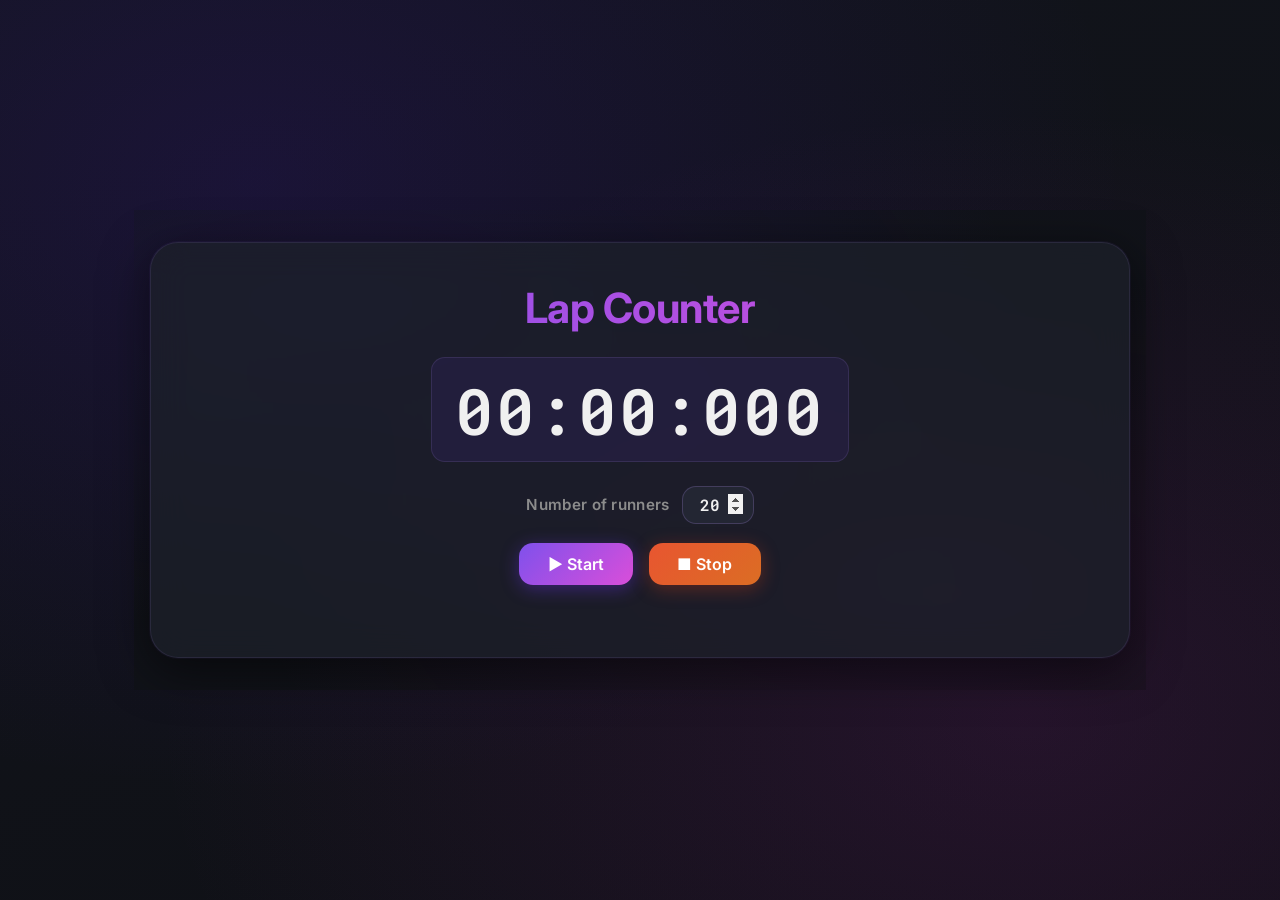
==== index.html @ 22238483 "initial" ====
<!DOCTYPE html>
<html lang="en">
<head>
  <meta charset="UTF-8" />
  <meta name="viewport" content="width=device-width, initial-scale=1.0" />
  <title>Lap Counter</title>
  <meta name="description" content="A premium lap counter with mm:ss:ms timer and 20 numbered lap tags." />
  <link rel="preconnect" href="https://fonts.googleapis.com" />
  <link rel="preconnect" href="https://fonts.gstatic.com" crossorigin />
  <link href="https://fonts.googleapis.com/css2?family=Inter:wght@400;600;700&family=Roboto+Mono:wght@400;600&display=swap" rel="stylesheet" />
  <link rel="stylesheet" href="style.css" />
  <!-- SheetJS for Excel export -->
  <script src="https://cdn.sheetjs.com/xlsx-0.20.2/package/dist/xlsx.full.min.js"></script>
</head>
<body>
  <main class="container">

    <h1>Lap Counter</h1>
    <div class="counter-display" id="counter">00:00:000</div>

    <div class="tag-setup">
      <label for="tagCount">Number of runners</label>
      <input type="number" id="tagCount" min="1" max="100" value="20" />
    </div>

    <div class="controls">
      <button class="btn start-btn" id="startBtn">▶ Start</button>
      <button class="btn stop-btn"  id="stopBtn">■ Stop</button>
      <button class="btn download-btn" id="downloadBtn">↓ Download Excel</button>
    </div>

    <section class="laps" id="lapsSection" hidden>
      <div class="lap-buttons" id="lapButtons"></div>
    </section>
  </main>
  <script src="script.js"></script>
</body>
</html>
---- style.css ----
/* ── Design tokens ── */
:root {
  --bg-deep:    hsl(224, 20%, 8%);
  --bg-card:    hsla(224, 18%, 14%, 0.75);
  --accent:     hsl(258, 80%, 62%);
  --accent-alt: hsl(300, 65%, 58%);
  --danger:     hsl(12, 80%, 55%);
  --danger-alt: hsl(24, 72%, 50%);
  --text:       hsl(0, 0%, 94%);
  --text-muted: hsl(0, 0%, 55%);
  --radius:     14px;
  --ease:       0.25s cubic-bezier(.4,0,.2,1);
}

/* ── Reset / base ── */
*, *::before, *::after { box-sizing: border-box; margin: 0; padding: 0; }

html, body {
  min-height: 100%;
  font-family: 'Inter', system-ui, sans-serif;
  background:
    radial-gradient(ellipse at 20% 20%, hsla(258,80%,40%,0.18) 0%, transparent 60%),
    radial-gradient(ellipse at 80% 80%, hsla(300,65%,40%,0.14) 0%, transparent 60%),
    linear-gradient(160deg, hsl(224,22%,9%) 0%, hsl(228,18%,7%) 100%);
  color: var(--text);
  display: flex;
  align-items: center;
  justify-content: center;
  padding: 2rem 1rem;
}

/* ── Card ── */
.container {
  background: var(--bg-card);
  border: 1px solid hsla(258,60%,70%,0.12);
  border-radius: calc(var(--radius) * 2);
  backdrop-filter: blur(18px);
  box-shadow: 0 12px 48px rgba(0,0,0,0.55), 0 0 0 1px hsla(258,60%,60%,0.08);
  padding: 2.5rem 2rem;
  width: min(980px, 96vw);
  text-align: center;
}

/* ── Title ── */
h1 {
  font-size: clamp(1.8rem, 4vw, 2.6rem);
  font-weight: 700;
  letter-spacing: -0.5px;
  background: linear-gradient(90deg, var(--accent), var(--accent-alt));
  -webkit-background-clip: text;
  -webkit-text-fill-color: transparent;
  background-clip: text;
  margin-bottom: 1.5rem;
}

/* ── Timer display ── */
.counter-display {
  font-family: 'Roboto Mono', monospace;
  font-size: clamp(2.4rem, 7vw, 4rem);
  font-weight: 600;
  letter-spacing: 0.05em;
  color: var(--text);
  background: hsla(258,50%,30%,0.25);
  border: 1px solid hsla(258,60%,70%,0.15);
  border-radius: var(--radius);
  padding: 0.6rem 1.4rem;
  display: inline-block;
  margin-bottom: 1.5rem;
  min-width: 14rem;
  text-align: center;
}

/* ── Tag count setup ── */
.tag-setup {
  display: flex;
  align-items: center;
  justify-content: center;
  gap: 0.75rem;
  margin-bottom: 1.2rem;
}
.tag-setup label {
  font-size: 0.95rem;
  font-weight: 600;
  color: var(--text-muted);
  letter-spacing: 0.02em;
}
.tag-setup input[type="number"] {
  width: 72px;
  padding: 0.45rem 0.6rem;
  background: hsla(224,18%,18%,0.8);
  border: 1px solid hsla(258,60%,70%,0.25);
  border-radius: var(--radius);
  color: var(--text);
  font-family: 'Roboto Mono', monospace;
  font-size: 1rem;
  font-weight: 600;
  text-align: center;
  outline: none;
  transition: border-color var(--ease);
  -moz-appearance: textfield;
}
.tag-setup input[type="number"]::-webkit-inner-spin-button,
.tag-setup input[type="number"]::-webkit-outer-spin-button { opacity: 1; }
.tag-setup input[type="number"]:focus {
  border-color: var(--accent);
  box-shadow: 0 0 0 3px hsla(258,80%,60%,0.2);
}
.tag-setup input[type="number"]:disabled {
  opacity: 0.45;
  cursor: not-allowed;
}

/* ── Controls row ── */
.controls {
  display: flex;
  gap: 1rem;
  justify-content: center;
  margin-bottom: 2rem;
  flex-wrap: wrap;
}

/* ── Shared button ── */
.btn {
  cursor: pointer;
  border: none;
  border-radius: var(--radius);
  padding: 0.7rem 1.8rem;
  font-size: 1rem;
  font-weight: 600;
  font-family: inherit;
  color: #fff;
  transition: transform var(--ease), box-shadow var(--ease), filter var(--ease);
}
.btn:hover  { transform: translateY(-3px); filter: brightness(1.1); }
.btn:active { transform: translateY(0);    filter: brightness(0.9); }

.start-btn {
  background: linear-gradient(135deg, var(--accent), var(--accent-alt));
  box-shadow: 0 4px 18px hsla(258,80%,55%,0.4);
}
.stop-btn {
  background: linear-gradient(135deg, var(--danger), var(--danger-alt));
  box-shadow: 0 4px 18px hsla(12,80%,45%,0.35);
}
.download-btn {
  background: linear-gradient(135deg, hsl(145,65%,38%), hsl(160,60%,34%));
  box-shadow: 0 4px 18px hsla(145,65%,30%,0.4);
  display: none;           /* hidden by default */
  align-items: center;
  gap: 0.4rem;
}
.download-btn.show {
  display: flex;
  animation: fadeIn 0.3s ease;
}
@keyframes fadeIn {
  from { opacity: 0; transform: translateY(4px); }
  to   { opacity: 1; transform: translateY(0); }
}
/* Start → Restart visual shift */
.start-btn.restart {
  background: linear-gradient(135deg, hsl(198,80%,45%), hsl(220,75%,52%));
  box-shadow: 0 4px 18px hsla(198,80%,40%,0.4);
}

/* ── Lap grid — 5 columns, compact ── */
.lap-buttons {
  display: grid;
  grid-template-columns: repeat(5, 1fr);
  gap: 0.6rem;
}

/* ── Individual lap tag card ── */
.lap-item {
  background: hsla(224,18%,18%,0.65);
  border: 1px solid hsla(258,50%,60%,0.12);
  border-radius: var(--radius);
  padding: 0.5rem 0.4rem 0.5rem;
  display: flex;
  flex-direction: column;
  align-items: center;
  gap: 0.35rem;
  position: relative;     /* anchor for undo button */
  transition: box-shadow var(--ease);
}
.lap-item:hover { box-shadow: 0 0 0 2px hsla(258,80%,65%,0.3); }

/* ── Numbered lap button ── */
.lap-btn {
  width: 42px;
  height: 42px;
  padding: 0;
  font-size: 0.95rem;
  border-radius: 50%;
  background: linear-gradient(135deg, var(--accent), var(--accent-alt));
  box-shadow: 0 2px 10px hsla(258,80%,50%,0.35);
  flex-shrink: 0;
}

/* ── Lap time list — shows ~2 rows, auto-scrolls ── */
.lap-list {
  width: 100%;
  max-height: 3rem;       /* ~2 lap rows visible */
  overflow-y: auto;
  display: flex;
  flex-direction: column;
  gap: 0.2rem;
  scrollbar-width: thin;
  scrollbar-color: hsla(258,60%,60%,0.4) transparent;
}
.lap-list::-webkit-scrollbar { width: 4px; }
.lap-list::-webkit-scrollbar-thumb {
  background: hsla(258,60%,60%,0.4);
  border-radius: 99px;
}
.lap-list span {
  display: block;
  background: hsla(258,40%,20%,0.5);
  border-radius: 6px;
  padding: 0.15rem 0.35rem;
  font-family: 'Roboto Mono', monospace;
  font-size: 0.68rem;
  color: hsl(258,60%,85%);
  text-align: left;
  white-space: nowrap;
  overflow: hidden;
  text-overflow: ellipsis;
  flex-shrink: 0;
}

/* ── + Add runner card ── */
.add-card {
  background: transparent;
  border: 2px dashed hsla(258,60%,65%,0.35);
  justify-content: center;
  cursor: default;
  transition: border-color var(--ease), background var(--ease);
}
.add-card:hover {
  border-color: hsla(258,80%,70%,0.7);
  background: hsla(258,40%,20%,0.2);
  box-shadow: none;
}
.add-btn {
  width: 42px;
  height: 42px;
  padding: 0;
  font-size: 1.5rem;
  line-height: 1;
  border-radius: 50%;
  background: transparent;
  box-shadow: none;
  color: hsla(258,70%,75%,0.85);
  border: 2px solid hsla(258,60%,65%,0.5);
  transition: background var(--ease), color var(--ease), border-color var(--ease), transform var(--ease);
}
.add-btn:hover {
  background: hsla(258,70%,55%,0.9);
  color: #fff;
  border-color: transparent;
  transform: scale(1.12);
  filter: none;
}

/* ── ↩ Undo last lap button — top-right corner ── */
.undo-btn {
  position: absolute;
  top: 5px;
  right: 5px;
  width: 20px;
  height: 20px;
  padding: 0;
  font-size: 0.7rem;
  line-height: 1;
  border-radius: 50%;
  background: transparent;
  box-shadow: none;
  color: hsla(12,70%,65%,0.75);
  border: 1.5px solid hsla(12,60%,55%,0.35);
  transition: background var(--ease), color var(--ease),
              border-color var(--ease), transform var(--ease), opacity var(--ease);
}
.undo-btn:hover:not(:disabled) {
  background: hsla(12,80%,50%,0.85);
  color: #fff;
  border-color: transparent;
  transform: scale(1.15);
  filter: none;
}
.undo-btn:disabled {
  opacity: 0.18;
  cursor: not-allowed;
  transform: none;
}
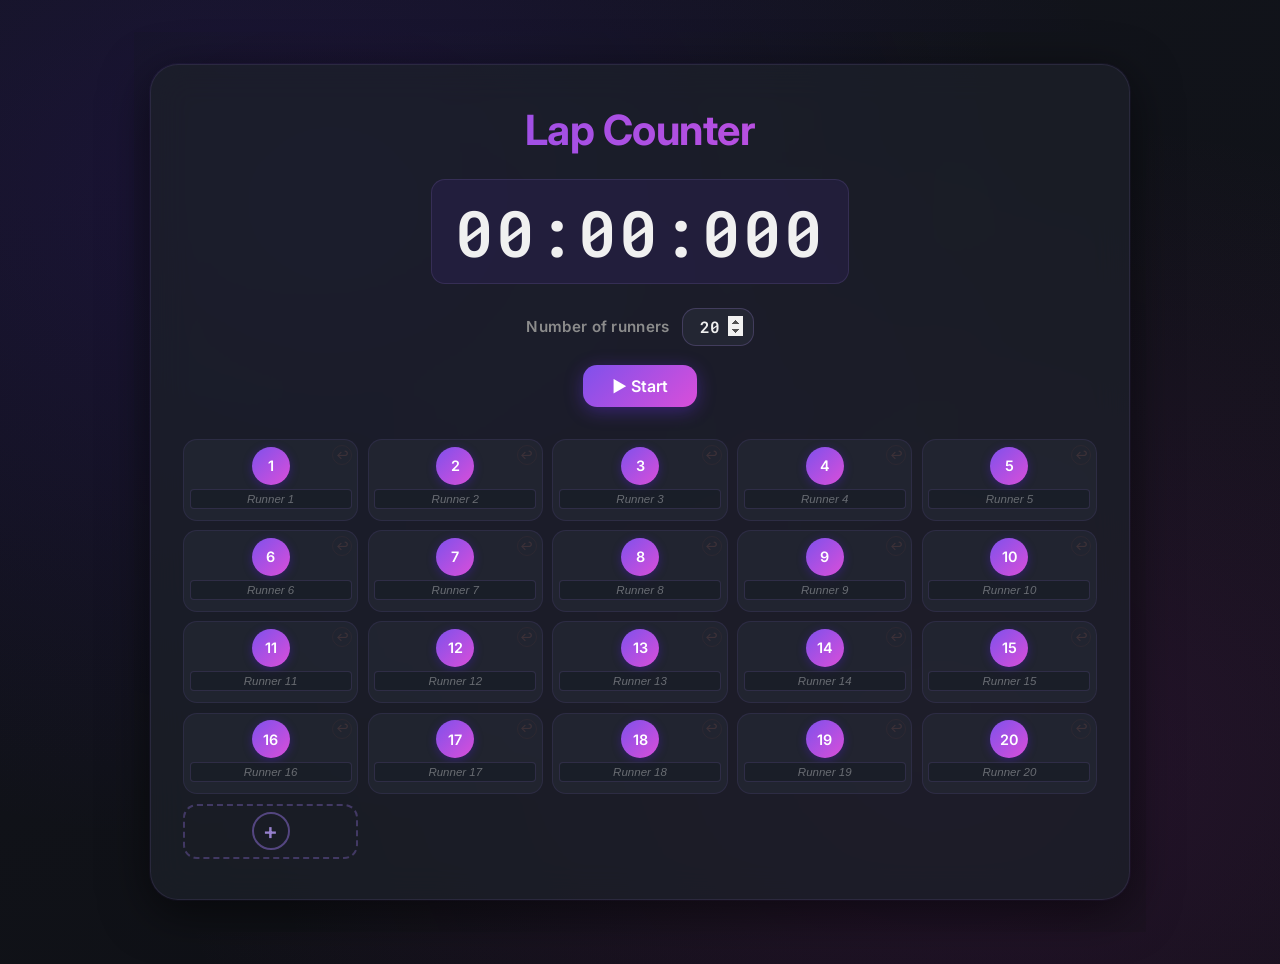
==== commit d86442b8: "added name feature, total time" ====
--- a/index.html
+++ b/index.html
@@ -25,11 +25,11 @@
 
     <div class="controls">
       <button class="btn start-btn" id="startBtn">▶ Start</button>
-      <button class="btn stop-btn"  id="stopBtn">■ Stop</button>
+      <button class="btn stop-btn"  id="stopBtn" hidden>■ Stop</button>
       <button class="btn download-btn" id="downloadBtn">↓ Download Excel</button>
     </div>
 
-    <section class="laps" id="lapsSection" hidden>
+    <section class="laps" id="lapsSection">
       <div class="lap-buttons" id="lapButtons"></div>
     </section>
   </main>
--- a/style.css
+++ b/style.css
@@ -175,11 +175,11 @@
   background: hsla(224,18%,18%,0.65);
   border: 1px solid hsla(258,50%,60%,0.12);
   border-radius: var(--radius);
-  padding: 0.5rem 0.4rem 0.5rem;
+  padding: 0.4rem 0.35rem 0.45rem;
   display: flex;
   flex-direction: column;
   align-items: center;
-  gap: 0.35rem;
+  gap: 0.25rem;
   position: relative;     /* anchor for undo button */
   transition: box-shadow var(--ease);
 }
@@ -187,24 +187,49 @@
 
 /* ── Numbered lap button ── */
 .lap-btn {
-  width: 42px;
-  height: 42px;
+  width: 38px;
+  height: 38px;
   padding: 0;
-  font-size: 0.95rem;
+  font-size: 0.9rem;
   border-radius: 50%;
   background: linear-gradient(135deg, var(--accent), var(--accent-alt));
   box-shadow: 0 2px 10px hsla(258,80%,50%,0.35);
   flex-shrink: 0;
 }
 
+/* ── Runner Name Input ── */
+.runner-name-input {
+  width: 100%;
+  height: 20px;
+  padding: 0 4px;
+  font-size: 0.72rem;
+  font-weight: 500;
+  text-align: center;
+  color: hsl(0, 0%, 95%);
+  background: hsla(224, 20%, 12%, 0.65);
+  border: 1px solid hsla(258, 40%, 60%, 0.2);
+  border-radius: 4px;
+  outline: none;
+  transition: border-color var(--ease), background var(--ease);
+  box-sizing: border-box;
+}
+.runner-name-input:focus {
+  border-color: hsla(258, 80%, 65%, 0.7);
+  background: hsla(224, 20%, 15%, 0.95);
+}
+.runner-name-input::placeholder {
+  color: hsla(0, 0%, 100%, 0.35);
+  font-style: italic;
+}
+
 /* ── Lap time list — shows ~2 rows, auto-scrolls ── */
 .lap-list {
   width: 100%;
-  max-height: 3rem;       /* ~2 lap rows visible */
+  max-height: 2.8rem;       /* ~2 lap rows visible */
   overflow-y: auto;
   display: flex;
   flex-direction: column;
-  gap: 0.2rem;
+  gap: 0.18rem;
   scrollbar-width: thin;
   scrollbar-color: hsla(258,60%,60%,0.4) transparent;
 }
@@ -242,10 +267,10 @@
   box-shadow: none;
 }
 .add-btn {
-  width: 42px;
-  height: 42px;
+  width: 38px;
+  height: 38px;
   padding: 0;
-  font-size: 1.5rem;
+  font-size: 1.4rem;
   line-height: 1;
   border-radius: 50%;
   background: transparent;
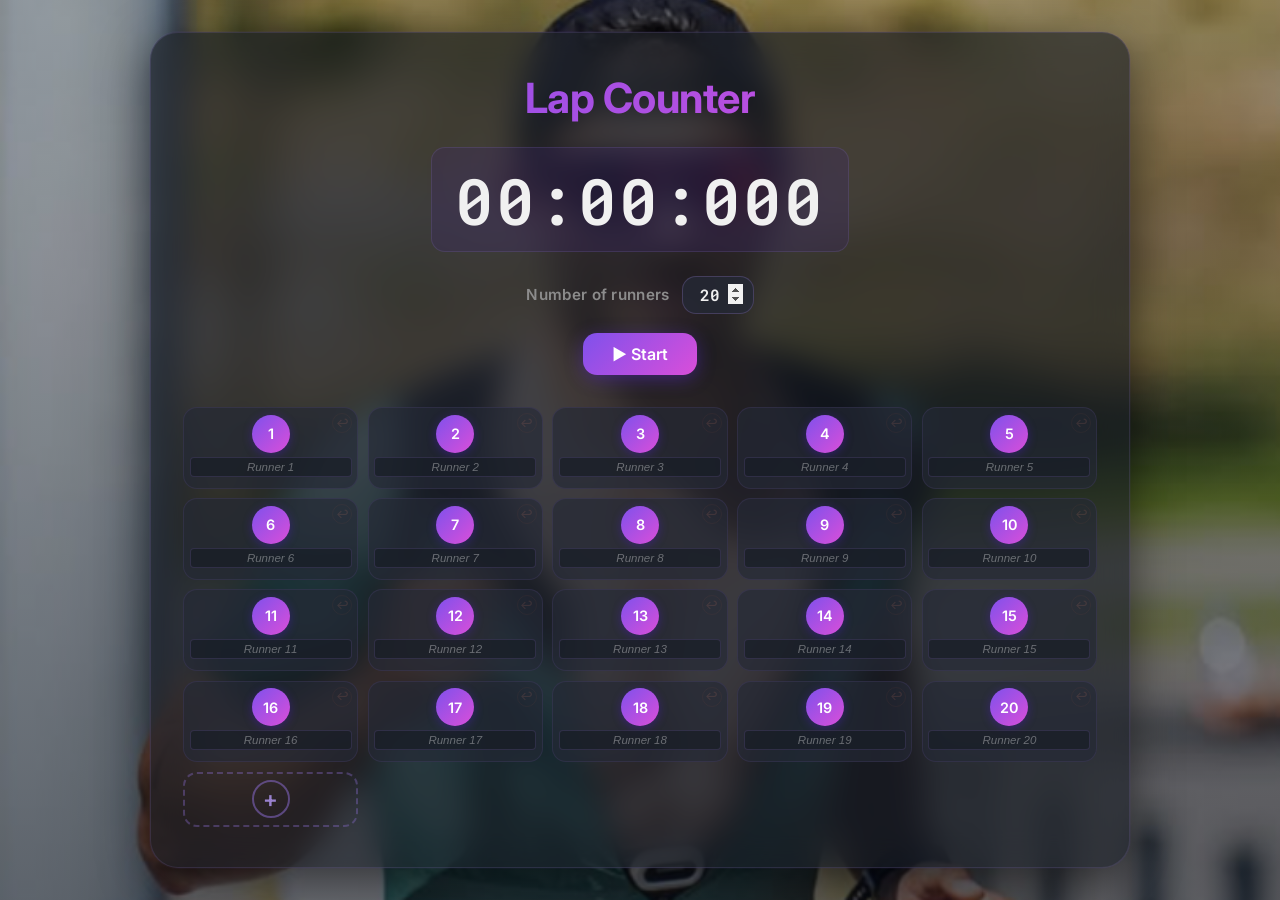
==== commit 3b7b3cff: "added image" ====
--- a/index.html
+++ b/index.html
@@ -8,11 +8,12 @@
   <link rel="preconnect" href="https://fonts.googleapis.com" />
   <link rel="preconnect" href="https://fonts.gstatic.com" crossorigin />
   <link href="https://fonts.googleapis.com/css2?family=Inter:wght@400;600;700&family=Roboto+Mono:wght@400;600&display=swap" rel="stylesheet" />
-  <link rel="stylesheet" href="style.css" />
+  <link rel="stylesheet" href="style.css?v=3" />
   <!-- SheetJS for Excel export -->
   <script src="https://cdn.sheetjs.com/xlsx-0.20.2/package/dist/xlsx.full.min.js"></script>
 </head>
 <body>
+  <div class="bg-image"></div>
   <main class="container">
 
     <h1>Lap Counter</h1>
@@ -33,6 +34,6 @@
       <div class="lap-buttons" id="lapButtons"></div>
     </section>
   </main>
-  <script src="script.js"></script>
+  <script src="script.js?v=3"></script>
 </body>
 </html>
--- a/style.css
+++ b/style.css
@@ -1,7 +1,7 @@
 /* ── Design tokens ── */
 :root {
   --bg-deep:    hsl(224, 20%, 8%);
-  --bg-card:    hsla(224, 18%, 14%, 0.75);
+  --bg-card:    hsla(224, 20%, 12%, 0.62);
   --accent:     hsl(258, 80%, 62%);
   --accent-alt: hsl(300, 65%, 58%);
   --danger:     hsl(12, 80%, 55%);
@@ -15,26 +15,49 @@
 /* ── Reset / base ── */
 *, *::before, *::after { box-sizing: border-box; margin: 0; padding: 0; }
 
-html, body {
+html {
   min-height: 100%;
+}
+
+body {
+  min-height: 100vh;
   font-family: 'Inter', system-ui, sans-serif;
-  background:
-    radial-gradient(ellipse at 20% 20%, hsla(258,80%,40%,0.18) 0%, transparent 60%),
-    radial-gradient(ellipse at 80% 80%, hsla(300,65%,40%,0.14) 0%, transparent 60%),
-    linear-gradient(160deg, hsl(224,22%,9%) 0%, hsl(228,18%,7%) 100%);
   color: var(--text);
   display: flex;
   align-items: center;
   justify-content: center;
   padding: 2rem 1rem;
+  -webkit-text-size-adjust: 100%;
+  background-color: hsl(224, 22%, 9%);
+  position: relative;
+}
+
+/* ── Fullscreen Background Photo Layer ── */
+.bg-image {
+  position: fixed;
+  top: 0;
+  left: 0;
+  width: 100vw;
+  height: 100vh;
+  z-index: 0;
+  background-image:
+    linear-gradient(180deg, rgba(10, 14, 24, 0.35) 0%, rgba(10, 14, 24, 0.6) 100%),
+    url('background.png');
+  background-size: cover;
+  background-position: center 20%;
+  background-repeat: no-repeat;
+  pointer-events: none;
 }
 
 /* ── Card ── */
 .container {
+  position: relative;
+  z-index: 1;
   background: var(--bg-card);
-  border: 1px solid hsla(258,60%,70%,0.12);
+  border: 1px solid hsla(258,60%,70%,0.15);
   border-radius: calc(var(--radius) * 2);
-  backdrop-filter: blur(18px);
+  backdrop-filter: blur(16px);
+  -webkit-backdrop-filter: blur(16px);
   box-shadow: 0 12px 48px rgba(0,0,0,0.55), 0 0 0 1px hsla(258,60%,60%,0.08);
   padding: 2.5rem 2rem;
   width: min(980px, 96vw);
@@ -130,6 +153,10 @@
   font-family: inherit;
   color: #fff;
   transition: transform var(--ease), box-shadow var(--ease), filter var(--ease);
+  touch-action: manipulation;
+  -webkit-tap-highlight-color: transparent;
+  -webkit-user-select: none;
+  user-select: none;
 }
 .btn:hover  { transform: translateY(-3px); filter: brightness(1.1); }
 .btn:active { transform: translateY(0);    filter: brightness(0.9); }
@@ -317,3 +344,95 @@
   cursor: not-allowed;
   transform: none;
 }
+
+/* ── Mobile responsiveness ── */
+@media (max-width: 820px) {
+  .lap-buttons {
+    grid-template-columns: repeat(4, 1fr);
+  }
+}
+
+@media (max-width: 620px) {
+  body {
+    padding: 0.5rem 0.25rem;
+    align-items: flex-start;
+  }
+  .container {
+    padding: 1.25rem 0.6rem;
+    border-radius: var(--radius);
+    width: 100%;
+  }
+  h1 {
+    font-size: 1.5rem;
+    margin-bottom: 0.6rem;
+  }
+  .counter-display {
+    font-size: clamp(2rem, 9vw, 2.7rem);
+    padding: 0.5rem 0.8rem;
+    min-width: unset;
+    width: 100%;
+    margin-bottom: 0.8rem;
+  }
+  .tag-setup {
+    margin-bottom: 0.8rem;
+    gap: 0.5rem;
+  }
+  .controls {
+    gap: 0.5rem;
+    margin-bottom: 1.2rem;
+  }
+  .controls .btn {
+    flex: 1 1 calc(50% - 0.5rem);
+    padding: 0.65rem 0.8rem;
+    font-size: 0.95rem;
+    text-align: center;
+    justify-content: center;
+  }
+  .download-btn.show {
+    flex: 1 1 100%;
+  }
+  .lap-buttons {
+    grid-template-columns: repeat(3, 1fr);
+    gap: 0.45rem;
+  }
+  .lap-item {
+    padding: 0.35rem 0.25rem 0.4rem;
+  }
+  .lap-btn {
+    width: 44px;
+    height: 44px;
+    font-size: 1rem;
+  }
+  .add-btn {
+    width: 44px;
+    height: 44px;
+  }
+  .runner-name-input {
+    font-size: 0.72rem;
+    height: 22px;
+  }
+  .lap-list {
+    max-height: 2.6rem;
+  }
+  .lap-list span {
+    font-size: 0.62rem;
+    padding: 0.12rem 0.25rem;
+  }
+  .undo-btn {
+    top: 3px;
+    right: 3px;
+    width: 22px;
+    height: 22px;
+    font-size: 0.75rem;
+  }
+}
+
+@media (max-width: 380px) {
+  .lap-buttons {
+    grid-template-columns: repeat(2, 1fr);
+    gap: 0.4rem;
+  }
+  .counter-display {
+    font-size: 1.8rem;
+  }
+}
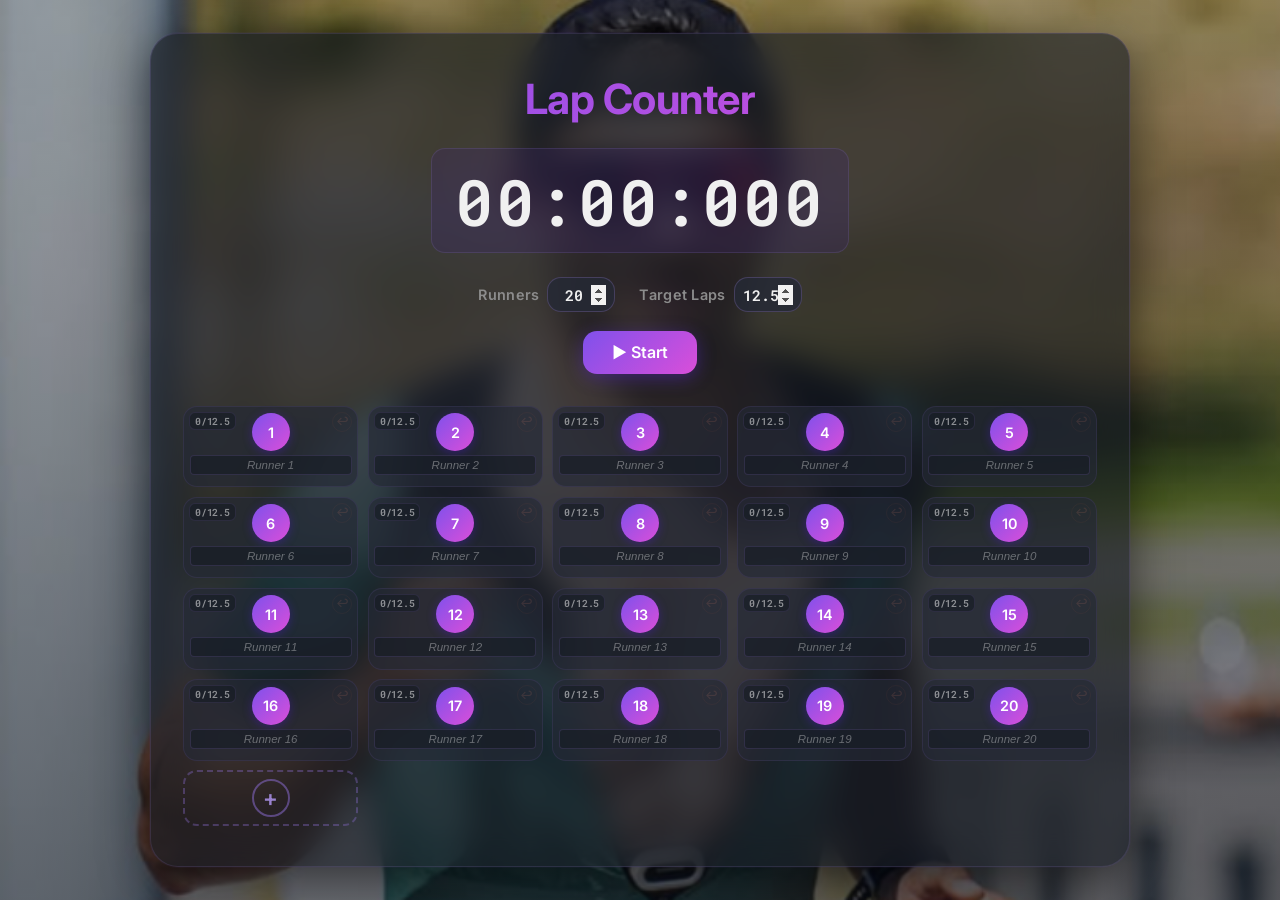
==== commit a21ba3f1: "added 12.5laps, better figures" ====
--- a/index.html
+++ b/index.html
@@ -8,7 +8,7 @@
   <link rel="preconnect" href="https://fonts.googleapis.com" />
   <link rel="preconnect" href="https://fonts.gstatic.com" crossorigin />
   <link href="https://fonts.googleapis.com/css2?family=Inter:wght@400;600;700&family=Roboto+Mono:wght@400;600&display=swap" rel="stylesheet" />
-  <link rel="stylesheet" href="style.css?v=3" />
+  <link rel="stylesheet" href="style.css?v=6" />
   <!-- SheetJS for Excel export -->
   <script src="https://cdn.sheetjs.com/xlsx-0.20.2/package/dist/xlsx.full.min.js"></script>
 </head>
@@ -20,8 +20,14 @@
     <div class="counter-display" id="counter">00:00:000</div>
 
     <div class="tag-setup">
-      <label for="tagCount">Number of runners</label>
-      <input type="number" id="tagCount" min="1" max="100" value="20" />
+      <div class="setup-field">
+        <label for="tagCount">Runners</label>
+        <input type="number" id="tagCount" min="1" max="100" value="20" />
+      </div>
+      <div class="setup-field">
+        <label for="targetLaps" title="Target laps (e.g. 12.5 for 5K, 7.5 for 3K, 4 for 1600m)">Target Laps</label>
+        <input type="number" id="targetLaps" min="0.5" max="100" step="0.5" value="12.5" />
+      </div>
     </div>
 
     <div class="controls">
@@ -34,6 +40,6 @@
       <div class="lap-buttons" id="lapButtons"></div>
     </section>
   </main>
-  <script src="script.js?v=3"></script>
+  <script src="script.js?v=6"></script>
 </body>
 </html>
--- a/style.css
+++ b/style.css
@@ -93,42 +93,48 @@
   text-align: center;
 }
 
-/* ── Tag count setup ── */
+/* ── Race Setup (Runners + Target Laps) ── */
 .tag-setup {
   display: flex;
   align-items: center;
   justify-content: center;
-  gap: 0.75rem;
+  gap: 1.5rem;
   margin-bottom: 1.2rem;
-}
-.tag-setup label {
-  font-size: 0.95rem;
+  flex-wrap: wrap;
+}
+.setup-field {
+  display: flex;
+  align-items: center;
+  gap: 0.5rem;
+}
+.setup-field label {
+  font-size: 0.9rem;
   font-weight: 600;
   color: var(--text-muted);
   letter-spacing: 0.02em;
 }
-.tag-setup input[type="number"] {
-  width: 72px;
-  padding: 0.45rem 0.6rem;
+.setup-field input[type="number"] {
+  width: 68px;
+  padding: 0.4rem 0.5rem;
   background: hsla(224,18%,18%,0.8);
   border: 1px solid hsla(258,60%,70%,0.25);
   border-radius: var(--radius);
   color: var(--text);
   font-family: 'Roboto Mono', monospace;
-  font-size: 1rem;
+  font-size: 0.95rem;
   font-weight: 600;
   text-align: center;
   outline: none;
   transition: border-color var(--ease);
   -moz-appearance: textfield;
 }
-.tag-setup input[type="number"]::-webkit-inner-spin-button,
-.tag-setup input[type="number"]::-webkit-outer-spin-button { opacity: 1; }
-.tag-setup input[type="number"]:focus {
+.setup-field input[type="number"]::-webkit-inner-spin-button,
+.setup-field input[type="number"]::-webkit-outer-spin-button { opacity: 1; }
+.setup-field input[type="number"]:focus {
   border-color: var(--accent);
   box-shadow: 0 0 0 3px hsla(258,80%,60%,0.2);
 }
-.tag-setup input[type="number"]:disabled {
+.setup-field input[type="number"]:disabled {
   opacity: 0.45;
   cursor: not-allowed;
 }
@@ -207,10 +213,66 @@
   flex-direction: column;
   align-items: center;
   gap: 0.25rem;
-  position: relative;     /* anchor for undo button */
-  transition: box-shadow var(--ease);
+  position: relative;     /* anchor for undo button & lap badge */
+  transition: box-shadow var(--ease), border-color var(--ease);
 }
 .lap-item:hover { box-shadow: 0 0 0 2px hsla(258,80%,65%,0.3); }
+
+/* Card bell lap state */
+.lap-item.is-bell {
+  border-color: hsla(45, 95%, 55%, 0.45);
+  box-shadow: 0 0 10px hsla(45, 90%, 50%, 0.18);
+}
+
+/* Card finished state */
+.lap-item.is-finished {
+  border-color: hsla(145, 70%, 45%, 0.5);
+  box-shadow: 0 0 12px hsla(145, 65%, 40%, 0.22);
+}
+.lap-item.is-finished .lap-btn {
+  background: linear-gradient(135deg, hsl(145, 65%, 40%), hsl(160, 60%, 35%));
+  box-shadow: 0 2px 10px hsla(145, 65%, 35%, 0.4);
+}
+
+/* ── Lap Progress Badge (Top-left corner) ── */
+.lap-badge {
+  position: absolute;
+  top: 5px;
+  left: 5px;
+  font-family: 'Roboto Mono', monospace;
+  font-size: 0.65rem;
+  font-weight: 600;
+  padding: 1px 5px;
+  border-radius: 6px;
+  color: hsla(0, 0%, 100%, 0.5);
+  background: hsla(224, 20%, 12%, 0.65);
+  border: 1px solid hsla(258, 40%, 60%, 0.15);
+  letter-spacing: -0.02em;
+  transition: all var(--ease);
+  pointer-events: none;
+}
+
+/* Bell lap alert: 1 lap to go */
+.lap-badge.bell {
+  color: hsl(45, 100%, 70%);
+  background: hsla(45, 100%, 45%, 0.18);
+  border-color: hsla(45, 100%, 55%, 0.55);
+  box-shadow: 0 0 8px hsla(45, 100%, 50%, 0.25);
+  animation: bellPulse 1.3s infinite ease-in-out;
+}
+
+@keyframes bellPulse {
+  0%, 100% { transform: scale(1); }
+  50%      { transform: scale(1.08); }
+}
+
+/* Finished state */
+.lap-badge.finished {
+  color: hsl(145, 80%, 75%);
+  background: hsla(145, 70%, 35%, 0.28);
+  border-color: hsla(145, 70%, 50%, 0.65);
+  box-shadow: 0 0 8px hsla(145, 70%, 45%, 0.3);
+}
 
 /* ── Numbered lap button ── */
 .lap-btn {
@@ -222,6 +284,11 @@
   background: linear-gradient(135deg, var(--accent), var(--accent-alt));
   box-shadow: 0 2px 10px hsla(258,80%,50%,0.35);
   flex-shrink: 0;
+  transition: transform 0.08s ease, filter 0.08s ease;
+}
+.lap-btn:active {
+  transform: scale(0.88);
+  filter: brightness(1.25);
 }
 
 /* ── Runner Name Input ── */
